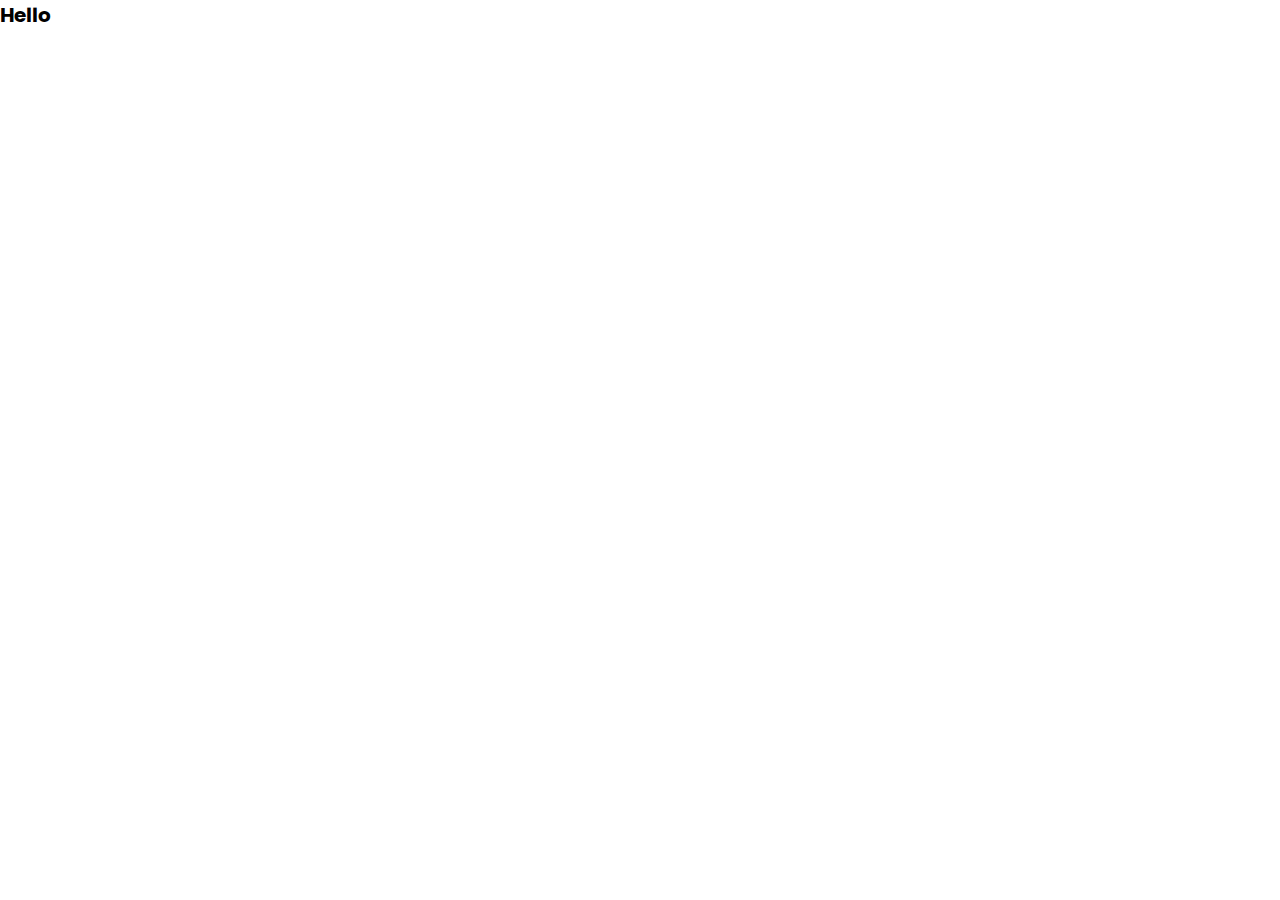
==== index.html @ ef526608 "first commit" ====
<!DOCTYPE html>
<html lang="en">
  <head>
    <meta charset="UTF-8" />
    <meta name="viewport" content="width=device-width, initial-scale=1.0" />
    <title>Dev Challenges</title>
    <!-- fonts -->
    <link rel="preconnect" href="https://fonts.googleapis.com" />
    <link rel="preconnect" href="https://fonts.gstatic.com" crossorigin />
    <link
      href="https://fonts.googleapis.com/css2?family=Poppins:wght@300;400;500;600;700&display=swap"
      rel="stylesheet"
    />
    <!-- custom style -->
    <link rel="stylesheet" href="style.css" />
  </head>
  <body>
    <h1>Hello</h1>
  </body>
</html>
---- style.css ----
* {
  margin: 0;
  padding: 0;
}

*,
*::before,
*::after {
  box-sizing: inherit;
}

html {
  font-size: 62.5%;
  box-sizing: border-box;
  scroll-behavior: smooth;
}
body {
  font-family: "Poppins", sans-serif;
}
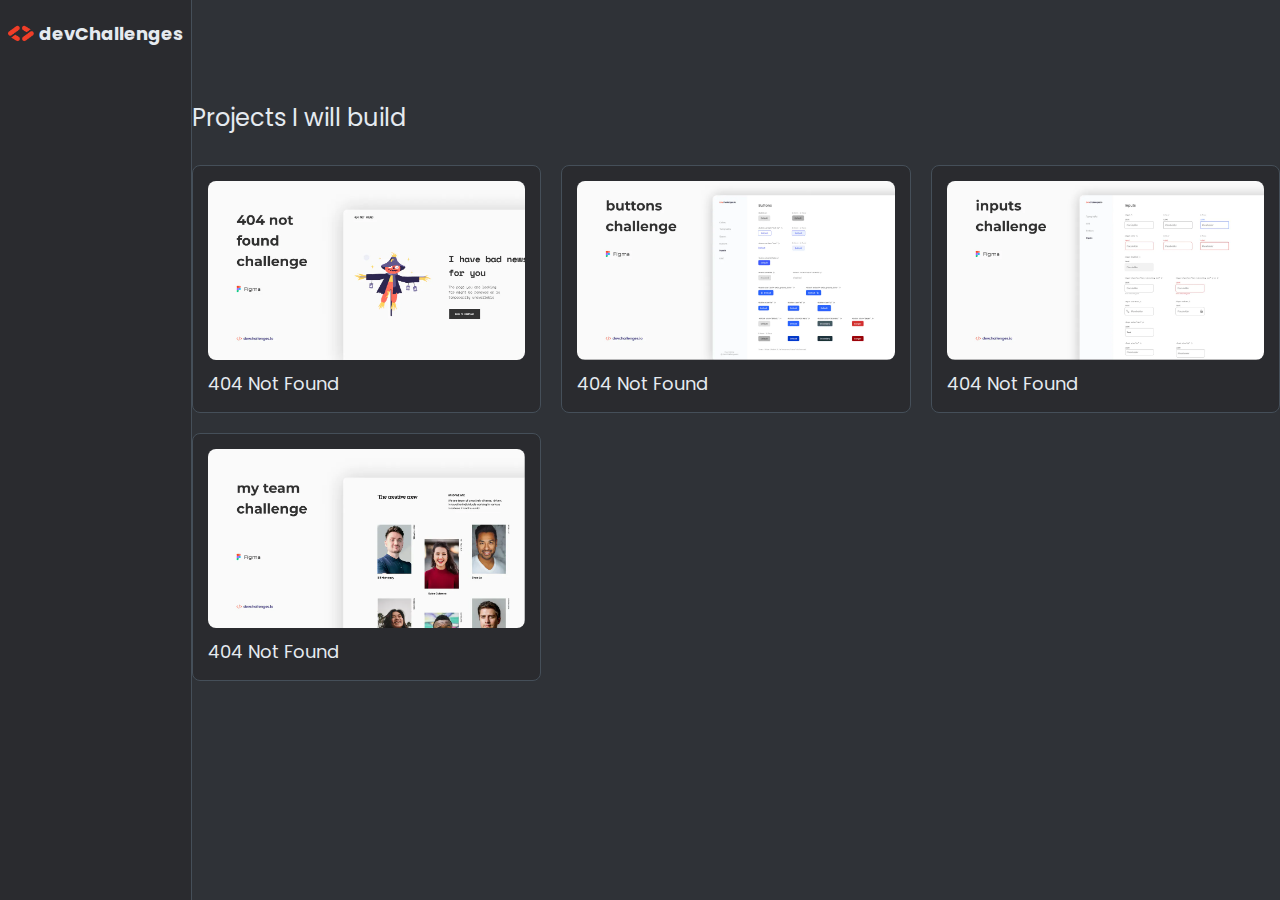
==== commit 479f96ff: "front-page done" ====
--- a/index.html
+++ b/index.html
@@ -15,6 +15,40 @@
     <link rel="stylesheet" href="style.css" />
   </head>
   <body>
-    <h1>Hello</h1>
+    <header class="header">
+      <h1>
+        <img src="img/devchallenge-icon.png" alt="devchallenge-icon" />
+        <span>devChallenges</span>
+      </h1>
+    </header>
+    <main class="main">
+      <h2 class="main-title">Projects I will build</h2>
+      <section class="projects">
+        <div class="item">
+          <a href="#" class="item-link">
+            <img src="img/1.webp" alt="project" />
+            <h3 class="title">404 Not Found</h3>
+          </a>
+        </div>
+        <div class="item">
+          <a href="#" class="item-link">
+            <img src="img/2.webp" alt="project" />
+            <h3 class="title">404 Not Found</h3>
+          </a>
+        </div>
+        <div class="item">
+          <a href="#" class="item-link">
+            <img src="img/3.webp" alt="project" />
+            <h3 class="title">404 Not Found</h3>
+          </a>
+        </div>
+        <div class="item">
+          <a href="#" class="item-link">
+            <img src="img/4.webp" alt="project" />
+            <h3 class="title">404 Not Found</h3>
+          </a>
+        </div>
+      </section>
+    </main>
   </body>
 </html>
--- a/style.css
+++ b/style.css
@@ -16,4 +16,73 @@
 }
 body {
   font-family: "Poppins", sans-serif;
+  background-color: #2f3237;
+  color: #e5eaf0;
+  display: grid;
+  grid-template-columns: 15% 1fr;
 }
+h1,
+h2,
+h3 {
+  font-family: "Poppins", sans-serif;
+}
+/* header */
+.header {
+  background-color: #2a2b2f;
+  position: sticky;
+  left: 0;
+  top: 0;
+  height: 100vh;
+  border-right: 1px solid #454f59;
+  padding-top: 20px;
+}
+.header h1 {
+  font-size: 18px;
+  display: flex;
+  gap: 5px;
+  justify-content: center;
+}
+.header img {
+  width: 26px;
+}
+.main {
+  max-width: 1200px;
+  margin: 0 auto;
+  padding: 100px 0;
+}
+.main-title {
+  font-size: 24px;
+  font-weight: 400;
+  margin-bottom: 30px;
+}
+/* projects */
+.projects {
+  display: grid;
+  grid-template-columns: repeat(3, 1fr);
+  gap: 20px;
+}
+.item {
+}
+.item .item-link {
+  display: block;
+  padding: 15px;
+  width: 100%;
+  border: 1px solid #454f59;
+  background-color: #2a2b2f;
+  border-radius: 8px;
+  transition: border 0.3s ease;
+  text-decoration: none;
+}
+.item .item-link:hover {
+  border-color: #fff;
+}
+.item img {
+  width: 100%;
+  border-radius: 8px;
+}
+.title {
+  font-size: 18px;
+  color: #e5eaf0;
+  font-weight: 400;
+  padding-top: 5px;
+}
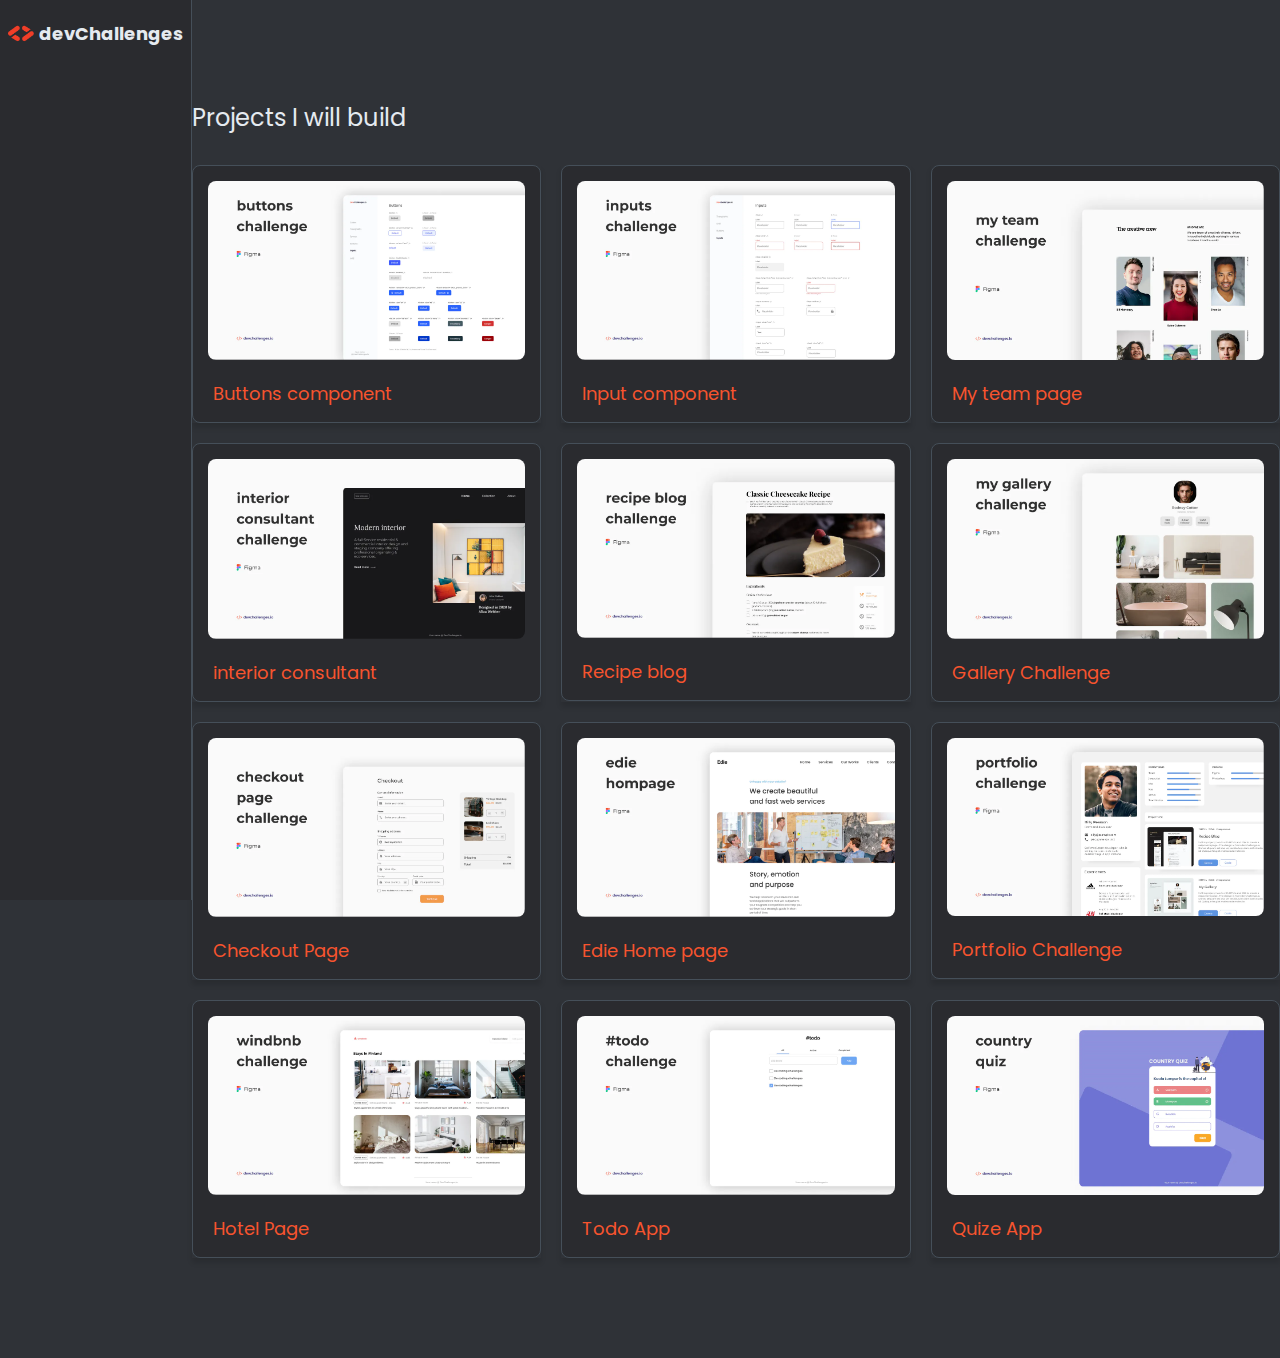
==== commit cf81a7f9: "Home page content updated" ====
--- a/index.html
+++ b/index.html
@@ -26,26 +26,74 @@
       <section class="projects">
         <div class="item">
           <a href="#" class="item-link">
-            <img src="img/1.webp" alt="project" />
-            <h3 class="title">404 Not Found</h3>
-          </a>
-        </div>
-        <div class="item">
-          <a href="#" class="item-link">
             <img src="img/2.webp" alt="project" />
-            <h3 class="title">404 Not Found</h3>
+            <h3 class="title">Buttons component</h3>
           </a>
         </div>
         <div class="item">
           <a href="#" class="item-link">
             <img src="img/3.webp" alt="project" />
-            <h3 class="title">404 Not Found</h3>
+            <h3 class="title">Input component</h3>
           </a>
         </div>
         <div class="item">
           <a href="#" class="item-link">
             <img src="img/4.webp" alt="project" />
-            <h3 class="title">404 Not Found</h3>
+            <h3 class="title">My team page</h3>
+          </a>
+        </div>
+        <div class="item">
+          <a href="#" class="item-link">
+            <img src="img/5.webp" alt="project" />
+            <h3 class="title">interior consultant</h3>
+          </a>
+        </div>
+        <div class="item">
+          <a href="#" class="item-link">
+            <img src="img/6.webp" alt="project" />
+            <h3 class="title">Recipe blog</h3>
+          </a>
+        </div>
+        <div class="item">
+          <a href="#" class="item-link">
+            <img src="img/7.webp" alt="project" />
+            <h3 class="title">Gallery Challenge</h3>
+          </a>
+        </div>
+        <div class="item">
+          <a href="#" class="item-link">
+            <img src="img/8.webp" alt="project" />
+            <h3 class="title">Checkout Page</h3>
+          </a>
+        </div>
+        <div class="item">
+          <a href="#" class="item-link">
+            <img src="img/9.webp" alt="project" />
+            <h3 class="title">Edie Home page</h3>
+          </a>
+        </div>
+        <div class="item">
+          <a href="#" class="item-link">
+            <img src="img/10.webp" alt="project" />
+            <h3 class="title">Portfolio Challenge</h3>
+          </a>
+        </div>
+        <div class="item">
+          <a href="#" class="item-link">
+            <img src="img/11.webp" alt="project" />
+            <h3 class="title">Hotel Page</h3>
+          </a>
+        </div>
+        <div class="item">
+          <a href="#" class="item-link">
+            <img src="img/12.webp" alt="project" />
+            <h3 class="title">Todo App</h3>
+          </a>
+        </div>
+        <div class="item">
+          <a href="#" class="item-link">
+            <img src="img/13.webp" alt="project" />
+            <h3 class="title">Quize App</h3>
           </a>
         </div>
       </section>
--- a/style.css
+++ b/style.css
@@ -46,7 +46,7 @@
   width: 26px;
 }
 .main {
-  max-width: 1200px;
+  max-width: 1440px;
   margin: 0 auto;
   padding: 100px 0;
 }
@@ -62,6 +62,7 @@
   gap: 20px;
 }
 .item {
+  box-shadow: 0 5px 5px #0000001f;
 }
 .item .item-link {
   display: block;
@@ -82,7 +83,8 @@
 }
 .title {
   font-size: 18px;
-  color: #e5eaf0;
+  color: #f7542e;
   font-weight: 400;
-  padding-top: 5px;
+  padding-top: 15px;
+  padding-left: 5px;
 }
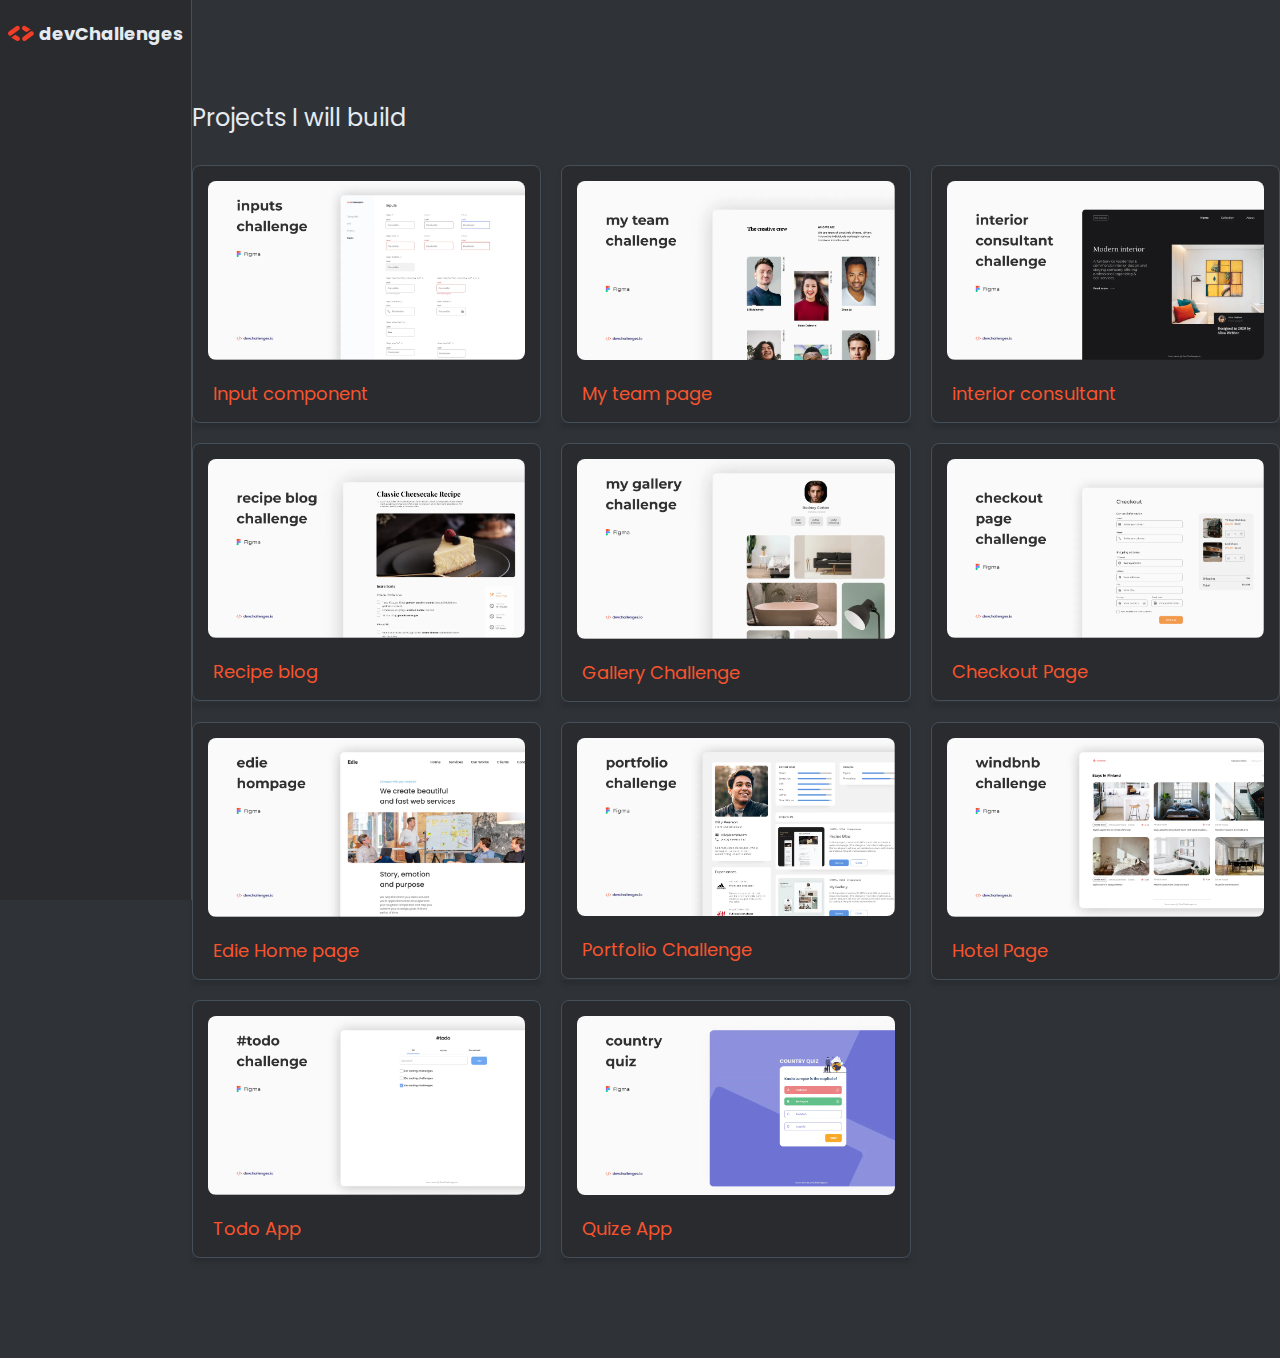
==== commit f7e2aa07: "Team Page done" ====
--- a/index.html
+++ b/index.html
@@ -25,13 +25,7 @@
       <h2 class="main-title">Projects I will build</h2>
       <section class="projects">
         <div class="item">
-          <a href="#" class="item-link">
-            <img src="img/2.webp" alt="project" />
-            <h3 class="title">Buttons component</h3>
-          </a>
-        </div>
-        <div class="item">
-          <a href="#" class="item-link">
+          <a href="input-components/index.html" class="item-link">
             <img src="img/3.webp" alt="project" />
             <h3 class="title">Input component</h3>
           </a>
--- a/style.css
+++ b/style.css
@@ -88,3 +88,49 @@
   padding-top: 15px;
   padding-left: 5px;
 }
+@media screen and (max-width: 768px) {
+  body {
+    grid-template-columns: 1fr;
+  }
+  .header {
+    width: 100%;
+    height: 100px;
+  }
+  .projects {
+    grid-template-columns: 1fr;
+    padding: 0 10px;
+  }
+  .main-title {
+    text-align: center;
+  }
+  .main {
+    padding: 30px 0;
+  }
+}
+@media screen and (min-width: 769px) and (max-width: 992px) {
+  body {
+    grid-template-columns: 1fr;
+  }
+  .header {
+    width: 100%;
+    height: 100px;
+  }
+  .projects {
+    grid-template-columns: 1fr 1fr;
+    padding: 0 10px;
+  }
+  .main-title {
+    text-align: center;
+  }
+  .main {
+    padding: 50px 0;
+  }
+}
+@media screen and (min-width: 993px) and (max-width: 1200px) {
+  body {
+    grid-template-columns: 20% 1fr;
+  }
+  .main {
+    padding: 70px 10px;
+  }
+}
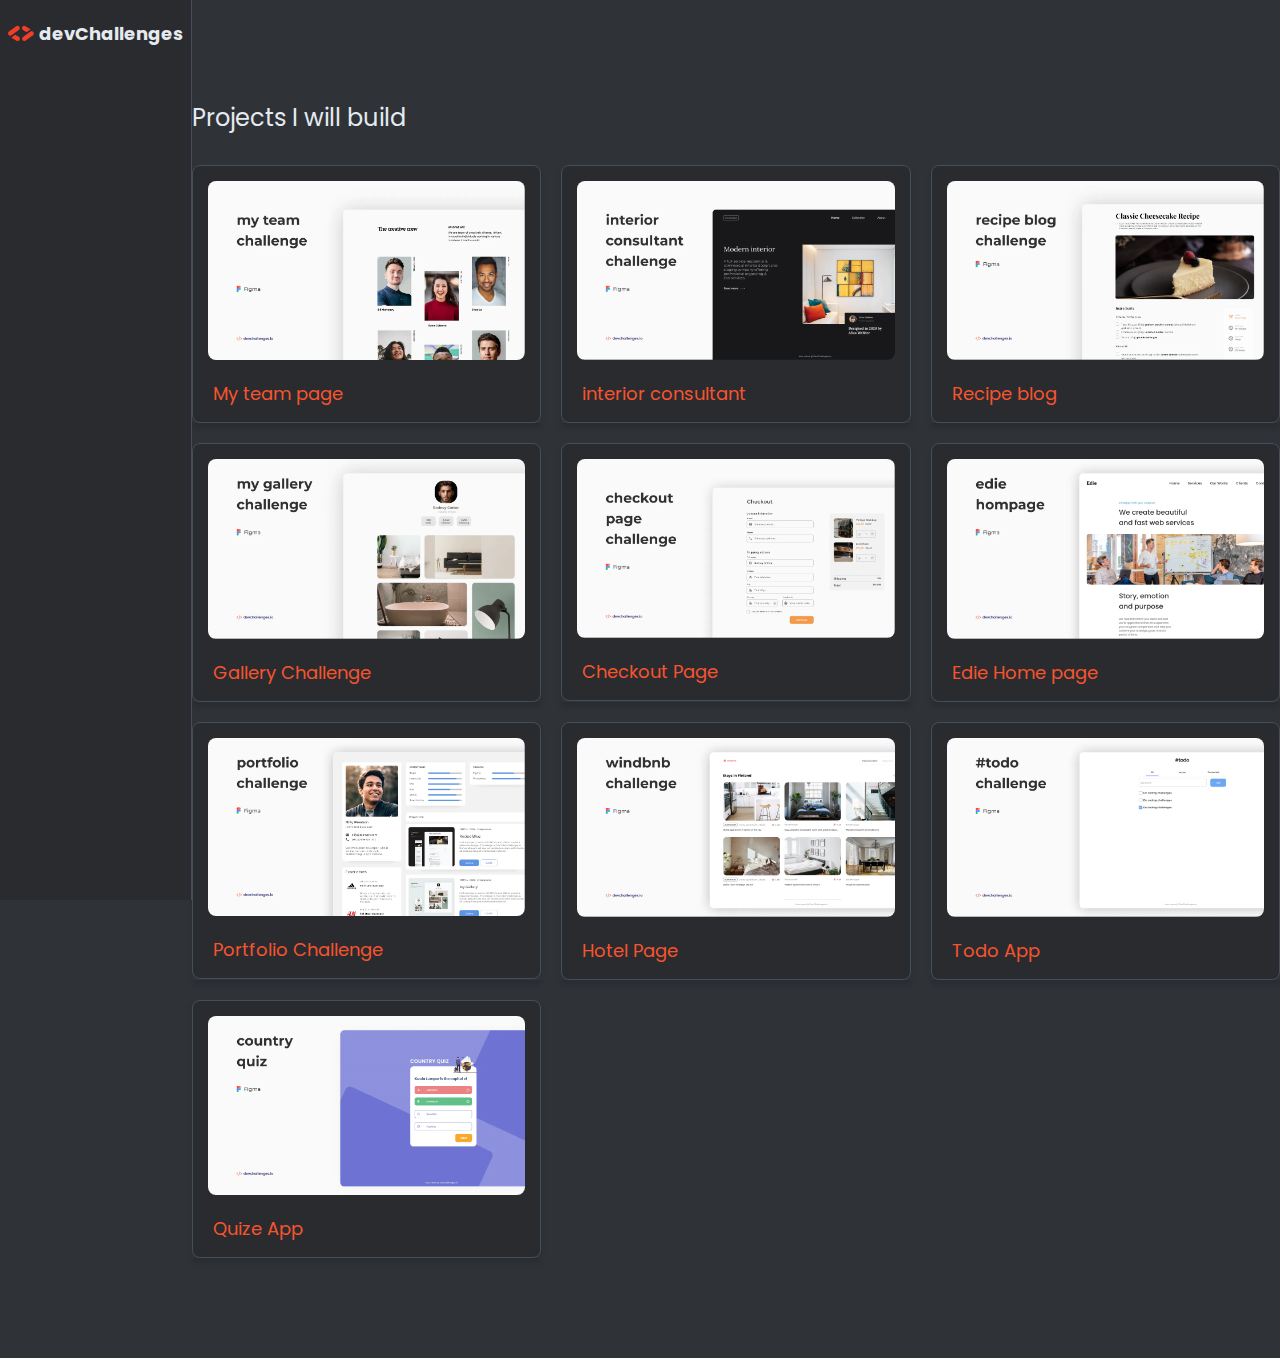
==== commit d0c0b79b: "Team Page - responsive done" ====
--- a/index.html
+++ b/index.html
@@ -25,13 +25,7 @@
       <h2 class="main-title">Projects I will build</h2>
       <section class="projects">
         <div class="item">
-          <a href="input-components/index.html" class="item-link">
-            <img src="img/3.webp" alt="project" />
-            <h3 class="title">Input component</h3>
-          </a>
-        </div>
-        <div class="item">
-          <a href="#" class="item-link">
+          <a href="team/index.html" class="item-link">
             <img src="img/4.webp" alt="project" />
             <h3 class="title">My team page</h3>
           </a>
